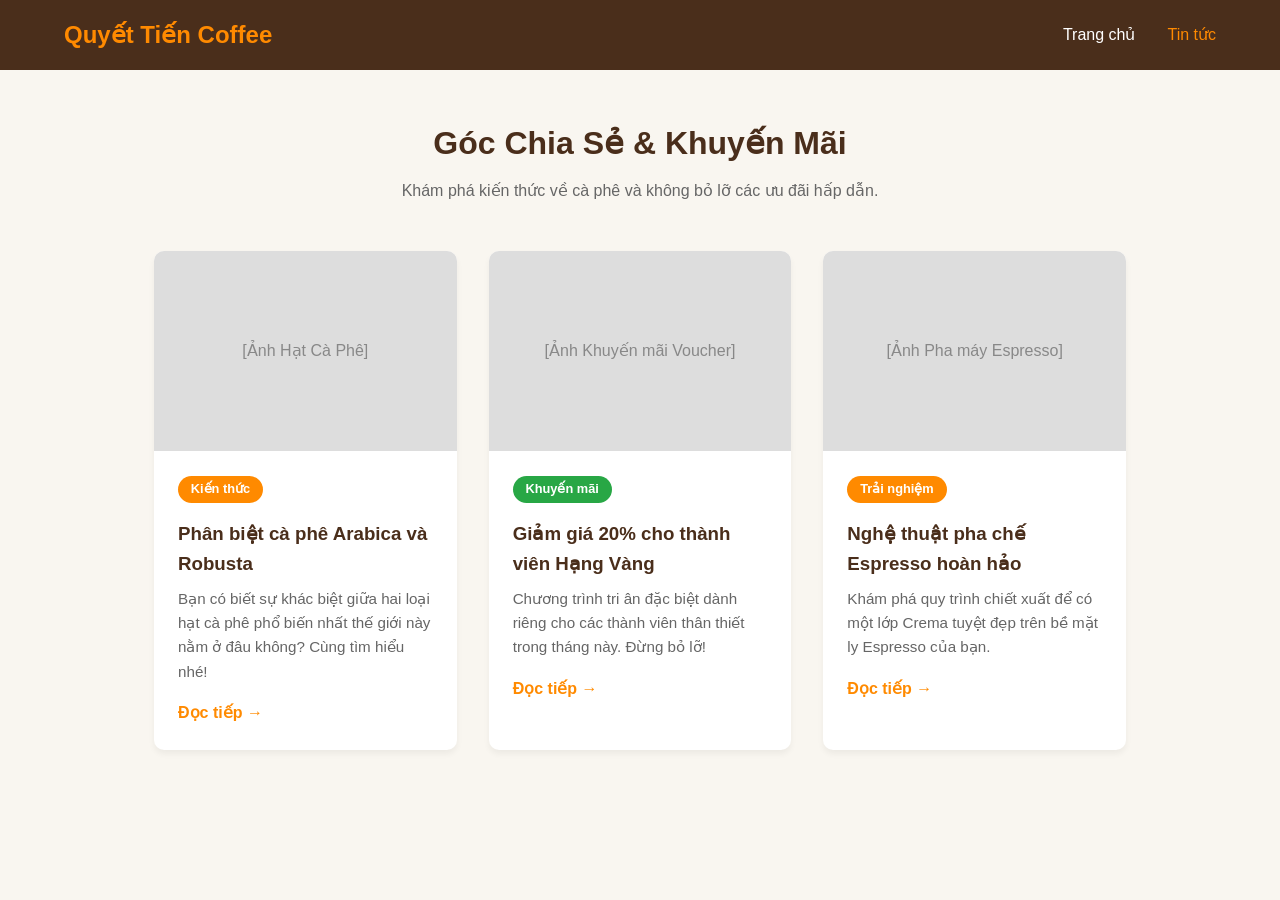
==== pages/auth/blog.html @ 70d86123 "Cập nhật code giao diện cho luồng Thành viên (Tiến)" ====
<!DOCTYPE html>
<html lang="vi">
<head>
    <meta charset="UTF-8">
    <meta name="viewport" content="width=device-width, initial-scale=1.0">
    <title>Blog & Tin tức | Quyết Tiến Coffee</title>
    <link rel="stylesheet" href="../../assets/css/style.css">
    <style>
        .blog-header {
            text-align: center;
            padding: 3rem 5%;
        }
        .blog-grid {
            display: grid;
            grid-template-columns: repeat(auto-fit, minmax(300px, 1fr));
            gap: 2rem;
            max-width: 1100px;
            margin: 0 auto 3rem;
            padding: 0 5%;
        }
        .blog-card {
            background: #fff;
            border-radius: 10px;
            overflow: hidden;
            box-shadow: 0 4px 6px rgba(0,0,0,0.05);
            transition: transform 0.3s;
        }
        .blog-card:hover {
            transform: translateY(-5px);
        }
        .blog-img {
            height: 200px;
            background: #ddd;
            display: flex;
            align-items: center;
            justify-content: center;
            color: #888;
        }
        .blog-content {
            padding: 1.5rem;
        }
        .blog-tag {
            background: var(--accent-color);
            color: #fff;
            padding: 0.2rem 0.8rem;
            border-radius: 20px;
            font-size: 0.8rem;
            font-weight: bold;
            display: inline-block;
            margin-bottom: 1rem;
        }
    </style>
</head>
<body>

    <header>
        <div class="logo">Quyết Tiến Coffee</div>
        <nav>
            <ul class="nav-links">
                <li><a href="../../index.html">Trang chủ</a></li>
                <li><a href="#" style="color: var(--accent-color);">Tin tức</a></li>
            </ul>
        </nav>
    </header>

    <div class="blog-header">
        <h1 style="color: var(--primary-color);">Góc Chia Sẻ & Khuyến Mãi</h1>
        <p style="color: #666; margin-top: 0.5rem;">Khám phá kiến thức về cà phê và không bỏ lỡ các ưu đãi hấp dẫn.</p>
    </div>

    <main class="blog-grid">
        <!-- Bài viết 1 -->
        <article class="blog-card">
            <div class="blog-img">[Ảnh Hạt Cà Phê]</div>
            <div class="blog-content">
                <span class="blog-tag">Kiến thức</span>
                <h3 style="color: var(--primary-color); margin-bottom: 0.5rem;">Phân biệt cà phê Arabica và Robusta</h3>
                <p style="color: #666; font-size: 0.95rem; margin-bottom: 1rem;">Bạn có biết sự khác biệt giữa hai loại hạt cà phê phổ biến nhất thế giới này nằm ở đâu không? Cùng tìm hiểu nhé!</p>
                <a href="#" style="color: var(--accent-color); font-weight: bold;">Đọc tiếp &rarr;</a>
            </div>
        </article>

        <!-- Bài viết 2 -->
        <article class="blog-card">
            <div class="blog-img">[Ảnh Khuyến mãi Voucher]</div>
            <div class="blog-content">
                <span class="blog-tag" style="background: #28a745;">Khuyến mãi</span>
                <h3 style="color: var(--primary-color); margin-bottom: 0.5rem;">Giảm giá 20% cho thành viên Hạng Vàng</h3>
                <p style="color: #666; font-size: 0.95rem; margin-bottom: 1rem;">Chương trình tri ân đặc biệt dành riêng cho các thành viên thân thiết trong tháng này. Đừng bỏ lỡ!</p>
                <a href="#" style="color: var(--accent-color); font-weight: bold;">Đọc tiếp &rarr;</a>
            </div>
        </article>

        <!-- Bài viết 3 -->
        <article class="blog-card">
            <div class="blog-img">[Ảnh Pha máy Espresso]</div>
            <div class="blog-content">
                <span class="blog-tag">Trải nghiệm</span>
                <h3 style="color: var(--primary-color); margin-bottom: 0.5rem;">Nghệ thuật pha chế Espresso hoàn hảo</h3>
                <p style="color: #666; font-size: 0.95rem; margin-bottom: 1rem;">Khám phá quy trình chiết xuất để có một lớp Crema tuyệt đẹp trên bề mặt ly Espresso của bạn.</p>
                <a href="#" style="color: var(--accent-color); font-weight: bold;">Đọc tiếp &rarr;</a>
            </div>
        </article>
    </main>

</body>
</html>
---- assets/css/style.css ----
/* =========================================
   DESIGN SYSTEM & VARIABLES
   ========================================= */
:root {
  /* Tỷ lệ 60-30-10 */
  --bg-color: #F9F6F0;       /* 60% Nền trắng ngà/be */
  --primary-color: #4A2E1B;  /* 30% Nâu cà phê */
  --accent-color: #FF8A00;   /* 10% Cam điểm nhấn */
  
  --text-dark: #333333;
  --text-light: #FFFFFF;
  --font-main: 'Segoe UI', Tahoma, Geneva, Verdana, sans-serif;
}

/* =========================================
   RESET & BASE STYLES
   ========================================= */
* {
  margin: 0;
  padding: 0;
  box-sizing: border-box;
}

body {
  font-family: var(--font-main);
  background-color: var(--bg-color);
  color: var(--text-dark);
  line-height: 1.6;
}

a {
  text-decoration: none;
  color: inherit;
}

/* =========================================
   HEADER & NAVBAR (MOBILE RESPONSIVE)
   ========================================= */
header {
  background-color: var(--primary-color);
  color: var(--text-light);
  padding: 1rem 5%;
  display: flex;
  justify-content: space-between;
  align-items: center;
  position: sticky;
  top: 0;
  z-index: 1000;
}

.logo {
  font-size: 1.5rem;
  font-weight: bold;
  color: var(--accent-color);
}

.nav-links {
  display: flex;
  list-style: none;
  gap: 2rem;
}

.nav-links a:hover {
  color: var(--accent-color);
  transition: color 0.3s ease;
}

/* Hamburger Menu Icon */
.menu-toggle {
  display: none;
  flex-direction: column;
  cursor: pointer;
  gap: 5px;
}

.menu-toggle span {
  width: 25px;
  height: 3px;
  background-color: var(--text-light);
  transition: 0.3s;
}

/* =========================================
   BUTTONS & CARDS
   ========================================= */
.btn-primary {
  background-color: var(--accent-color);
  color: var(--text-light);
  padding: 0.5rem 1.5rem;
  border: none;
  border-radius: 5px;
  cursor: pointer;
  font-weight: bold;
  transition: transform 0.2s, background-color 0.2s;
}

.btn-primary:hover {
  background-color: #e07900;
  transform: scale(1.05);
}

.product-grid {
  display: grid;
  grid-template-columns: repeat(auto-fit, minmax(250px, 1fr));
  gap: 2rem;
  padding: 2rem 5%;
}

.product-card {
  background: #fff;
  border-radius: 10px;
  padding: 1rem;
  box-shadow: 0 4px 6px rgba(0,0,0,0.05);
  text-align: center;
  transition: transform 0.3s;
}

.product-card:hover {
  transform: translateY(-5px);
}

/* =========================================
   MOBILE RESPONSIVE (MAX-WIDTH: 768PX)
   ========================================= */
@media (max-width: 768px) {
  .nav-links {
    display: none; /* Ẩn menu ngang trên mobile */
    flex-direction: column;
    position: absolute;
    top: 100%;
    left: 0;
    width: 100%;
    background-color: var(--primary-color);
    padding: 1rem 0;
    text-align: center;
  }

  .nav-links.active {
    display: flex; /* Hiện menu khi bấm hamburger */
  }

  .menu-toggle {
    display: flex;
  }
}
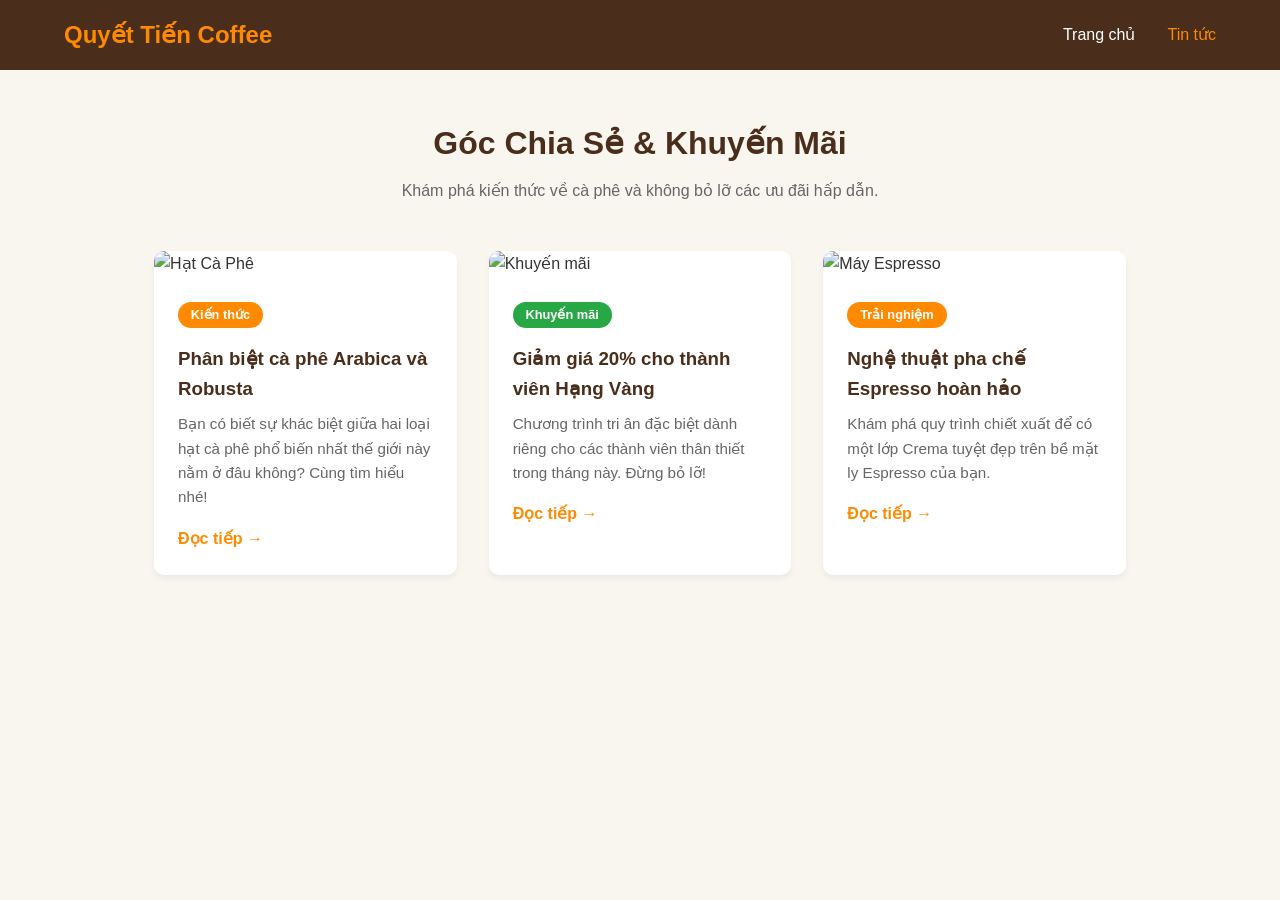
==== commit 87a4dee2: "Cập nhật hình ảnh thực tế cho toàn bộ giao diện" ====
--- a/pages/auth/blog.html
+++ b/pages/auth/blog.html
@@ -6,49 +6,13 @@
     <title>Blog & Tin tức | Quyết Tiến Coffee</title>
     <link rel="stylesheet" href="../../assets/css/style.css">
     <style>
-        .blog-header {
-            text-align: center;
-            padding: 3rem 5%;
-        }
-        .blog-grid {
-            display: grid;
-            grid-template-columns: repeat(auto-fit, minmax(300px, 1fr));
-            gap: 2rem;
-            max-width: 1100px;
-            margin: 0 auto 3rem;
-            padding: 0 5%;
-        }
-        .blog-card {
-            background: #fff;
-            border-radius: 10px;
-            overflow: hidden;
-            box-shadow: 0 4px 6px rgba(0,0,0,0.05);
-            transition: transform 0.3s;
-        }
-        .blog-card:hover {
-            transform: translateY(-5px);
-        }
-        .blog-img {
-            height: 200px;
-            background: #ddd;
-            display: flex;
-            align-items: center;
-            justify-content: center;
-            color: #888;
-        }
-        .blog-content {
-            padding: 1.5rem;
-        }
-        .blog-tag {
-            background: var(--accent-color);
-            color: #fff;
-            padding: 0.2rem 0.8rem;
-            border-radius: 20px;
-            font-size: 0.8rem;
-            font-weight: bold;
-            display: inline-block;
-            margin-bottom: 1rem;
-        }
+        .blog-header { text-align: center; padding: 3rem 5%; }
+        .blog-grid { display: grid; grid-template-columns: repeat(auto-fit, minmax(300px, 1fr)); gap: 2rem; max-width: 1100px; margin: 0 auto 3rem; padding: 0 5%; }
+        .blog-card { background: #fff; border-radius: 10px; overflow: hidden; box-shadow: 0 4px 6px rgba(0,0,0,0.05); transition: transform 0.3s; }
+        .blog-card:hover { transform: translateY(-5px); }
+        .blog-img { width: 100%; height: 200px; object-fit: cover; }
+        .blog-content { padding: 1.5rem; }
+        .blog-tag { background: var(--accent-color); color: #fff; padding: 0.2rem 0.8rem; border-radius: 20px; font-size: 0.8rem; font-weight: bold; display: inline-block; margin-bottom: 1rem; }
     </style>
 </head>
 <body>
@@ -69,9 +33,8 @@
     </div>
 
     <main class="blog-grid">
-        <!-- Bài viết 1 -->
         <article class="blog-card">
-            <div class="blog-img">[Ảnh Hạt Cà Phê]</div>
+            <img src="https://images.unsplash.com/photo-1559525839-b184a4d698c7?auto=format&fit=crop&w=600&q=80" alt="Hạt Cà Phê" class="blog-img">
             <div class="blog-content">
                 <span class="blog-tag">Kiến thức</span>
                 <h3 style="color: var(--primary-color); margin-bottom: 0.5rem;">Phân biệt cà phê Arabica và Robusta</h3>
@@ -80,9 +43,8 @@
             </div>
         </article>
 
-        <!-- Bài viết 2 -->
         <article class="blog-card">
-            <div class="blog-img">[Ảnh Khuyến mãi Voucher]</div>
+            <img src="https://images.unsplash.com/photo-1607083206869-4c7672e72a8a?auto=format&fit=crop&w=600&q=80" alt="Khuyến mãi" class="blog-img">
             <div class="blog-content">
                 <span class="blog-tag" style="background: #28a745;">Khuyến mãi</span>
                 <h3 style="color: var(--primary-color); margin-bottom: 0.5rem;">Giảm giá 20% cho thành viên Hạng Vàng</h3>
@@ -91,9 +53,8 @@
             </div>
         </article>
 
-        <!-- Bài viết 3 -->
         <article class="blog-card">
-            <div class="blog-img">[Ảnh Pha máy Espresso]</div>
+            <img src="https://images.unsplash.com/photo-1610889556528-9a770e32642f?auto=format&fit=crop&w=600&q=80" alt="Máy Espresso" class="blog-img">
             <div class="blog-content">
                 <span class="blog-tag">Trải nghiệm</span>
                 <h3 style="color: var(--primary-color); margin-bottom: 0.5rem;">Nghệ thuật pha chế Espresso hoàn hảo</h3>
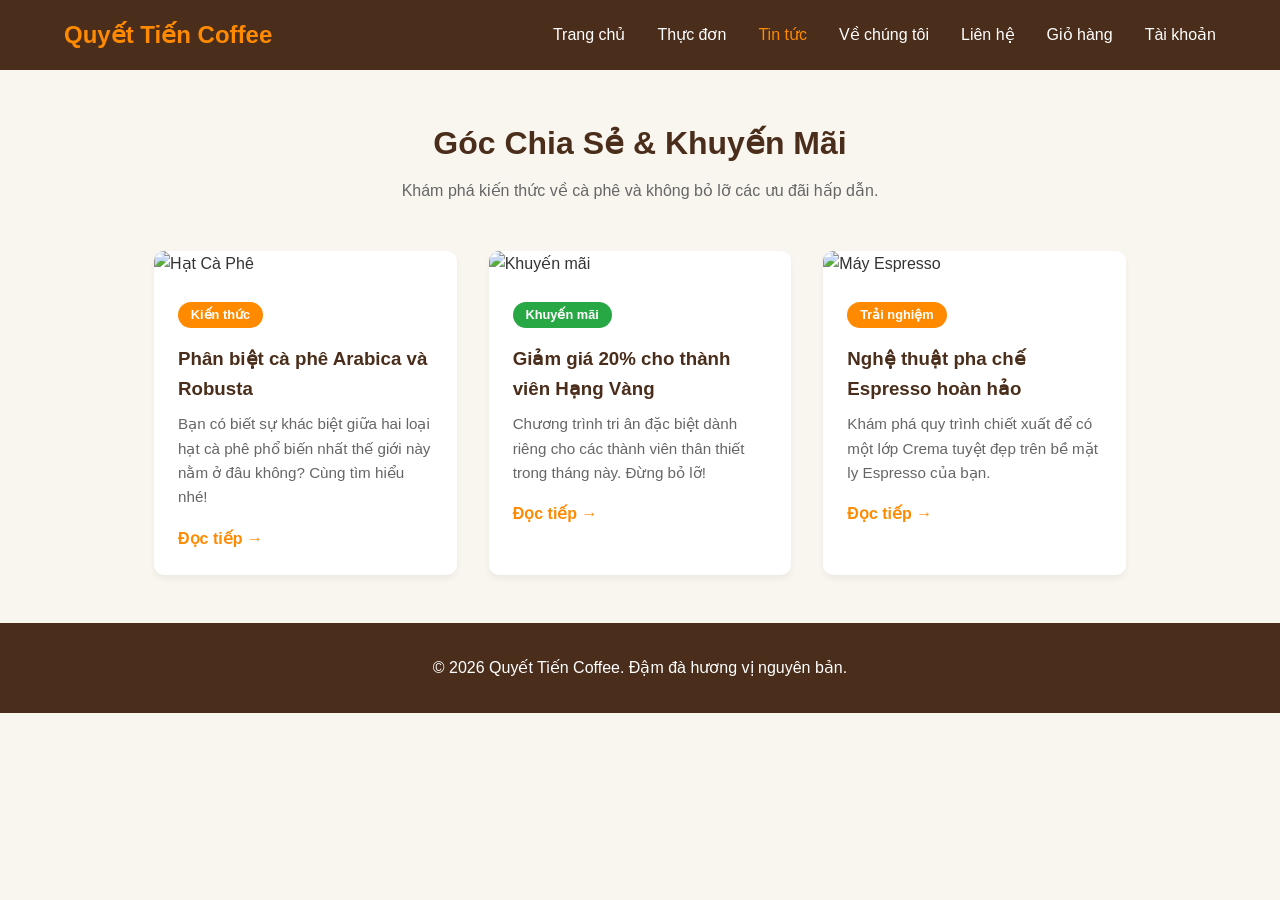
==== commit 136515c2: "Hoàn thiện đồng bộ UI, Header, Footer và Form cho toàn bộ trang" ====
--- a/pages/auth/blog.html
+++ b/pages/auth/blog.html
@@ -18,13 +18,19 @@
 <body>
 
     <header>
-        <div class="logo">Quyết Tiến Coffee</div>
+        <div class="logo"><a href="../../index.html" style="text-decoration: none; color: inherit;">Quyết Tiến Coffee</a></div>
         <nav>
             <ul class="nav-links">
                 <li><a href="../../index.html">Trang chủ</a></li>
-                <li><a href="#" style="color: var(--accent-color);">Tin tức</a></li>
+                <li><a href="../info/menu.html">Thực đơn</a></li>
+                <li><a href="blog.html" style="color: var(--accent-color);">Tin tức</a></li>
+                <li><a href="../info/about.html">Về chúng tôi</a></li>
+                <li><a href="../info/contact.html">Liên hệ</a></li>
+                <li><a href="../shop/cart.html">Giỏ hàng</a></li>
+                <li><a href="login.html">Tài khoản</a></li>
             </ul>
         </nav>
+        <div class="menu-toggle"><span></span><span></span><span></span></div>
     </header>
 
     <div class="blog-header">
@@ -64,5 +70,9 @@
         </article>
     </main>
 
+    <footer style="background-color: var(--primary-color); color: var(--text-light); text-align: center; padding: 2rem 5%; margin-top: 3rem;">
+        <p>&copy; 2026 Quyết Tiến Coffee. Đậm đà hương vị nguyên bản.</p>
+    </footer>
+    <script src="../../assets/js/main.js"></script>
 </body>
 </html>
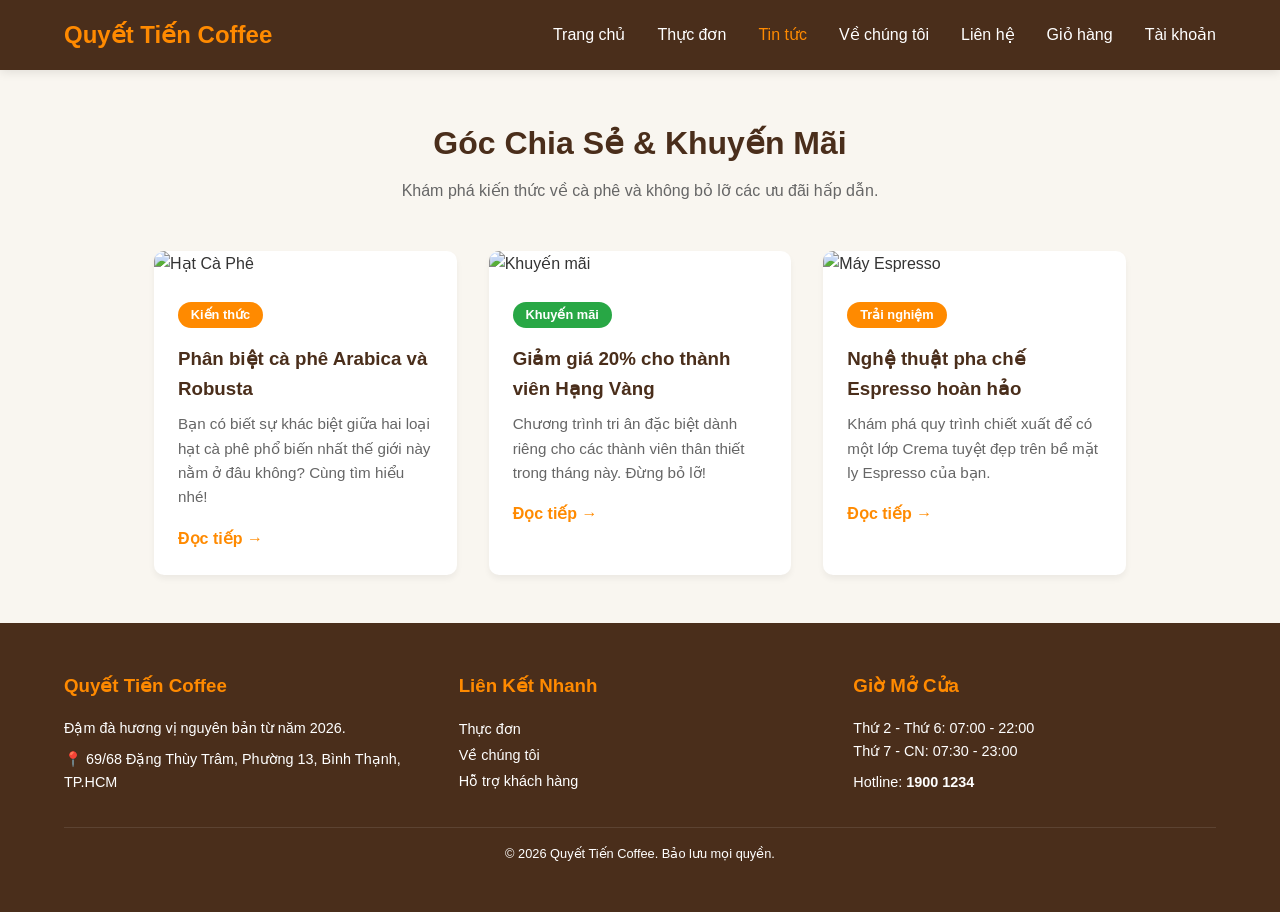
==== commit f1769edd: "Fix QA/QC: Add Dynamic Product JS, Absolute Paths, Design System CSS" ====
--- a/pages/auth/blog.html
+++ b/pages/auth/blog.html
@@ -4,7 +4,7 @@
     <meta charset="UTF-8">
     <meta name="viewport" content="width=device-width, initial-scale=1.0">
     <title>Blog & Tin tức | Quyết Tiến Coffee</title>
-    <link rel="stylesheet" href="../../assets/css/style.css">
+    <link rel="stylesheet" href="/assets/css/style.css">
     <style>
         .blog-header { text-align: center; padding: 3rem 5%; }
         .blog-grid { display: grid; grid-template-columns: repeat(auto-fit, minmax(300px, 1fr)); gap: 2rem; max-width: 1100px; margin: 0 auto 3rem; padding: 0 5%; }
@@ -18,16 +18,16 @@
 <body>
 
     <header>
-        <div class="logo"><a href="../../index.html" style="text-decoration: none; color: inherit;">Quyết Tiến Coffee</a></div>
+        <div class="logo"><a href="/index.html" style="text-decoration: none; color: inherit;">Quyết Tiến Coffee</a></div>
         <nav>
             <ul class="nav-links">
-                <li><a href="../../index.html">Trang chủ</a></li>
-                <li><a href="../info/menu.html">Thực đơn</a></li>
-                <li><a href="blog.html" style="color: var(--accent-color);">Tin tức</a></li>
-                <li><a href="../info/about.html">Về chúng tôi</a></li>
-                <li><a href="../info/contact.html">Liên hệ</a></li>
-                <li><a href="../shop/cart.html">Giỏ hàng</a></li>
-                <li><a href="login.html">Tài khoản</a></li>
+                <li><a href="/index.html">Trang chủ</a></li>
+                <li><a href="/pages/info/menu.html">Thực đơn</a></li>
+                <li><a href="/pages/auth/blog.html" style="color: var(--accent-color);">Tin tức</a></li>
+                <li><a href="/pages/info/about.html">Về chúng tôi</a></li>
+                <li><a href="/pages/info/contact.html">Liên hệ</a></li>
+                <li><a href="/pages/shop/cart.html">Giỏ hàng</a></li>
+                <li><a href="/pages/auth/login.html">Tài khoản</a></li>
             </ul>
         </nav>
         <div class="menu-toggle"><span></span><span></span><span></span></div>
@@ -45,7 +45,7 @@
                 <span class="blog-tag">Kiến thức</span>
                 <h3 style="color: var(--primary-color); margin-bottom: 0.5rem;">Phân biệt cà phê Arabica và Robusta</h3>
                 <p style="color: #666; font-size: 0.95rem; margin-bottom: 1rem;">Bạn có biết sự khác biệt giữa hai loại hạt cà phê phổ biến nhất thế giới này nằm ở đâu không? Cùng tìm hiểu nhé!</p>
-                <a href="#" style="color: var(--accent-color); font-weight: bold;">Đọc tiếp &rarr;</a>
+                <a href="/pages/auth/blog.html" style="color: var(--accent-color); font-weight: bold;">Đọc tiếp &rarr;</a>
             </div>
         </article>
 
@@ -55,7 +55,7 @@
                 <span class="blog-tag" style="background: #28a745;">Khuyến mãi</span>
                 <h3 style="color: var(--primary-color); margin-bottom: 0.5rem;">Giảm giá 20% cho thành viên Hạng Vàng</h3>
                 <p style="color: #666; font-size: 0.95rem; margin-bottom: 1rem;">Chương trình tri ân đặc biệt dành riêng cho các thành viên thân thiết trong tháng này. Đừng bỏ lỡ!</p>
-                <a href="#" style="color: var(--accent-color); font-weight: bold;">Đọc tiếp &rarr;</a>
+                <a href="/pages/auth/blog.html" style="color: var(--accent-color); font-weight: bold;">Đọc tiếp &rarr;</a>
             </div>
         </article>
 
@@ -65,14 +65,37 @@
                 <span class="blog-tag">Trải nghiệm</span>
                 <h3 style="color: var(--primary-color); margin-bottom: 0.5rem;">Nghệ thuật pha chế Espresso hoàn hảo</h3>
                 <p style="color: #666; font-size: 0.95rem; margin-bottom: 1rem;">Khám phá quy trình chiết xuất để có một lớp Crema tuyệt đẹp trên bề mặt ly Espresso của bạn.</p>
-                <a href="#" style="color: var(--accent-color); font-weight: bold;">Đọc tiếp &rarr;</a>
+                <a href="/pages/auth/blog.html" style="color: var(--accent-color); font-weight: bold;">Đọc tiếp &rarr;</a>
             </div>
         </article>
     </main>
 
-    <footer style="background-color: var(--primary-color); color: var(--text-light); text-align: center; padding: 2rem 5%; margin-top: 3rem;">
-        <p>&copy; 2026 Quyết Tiến Coffee. Đậm đà hương vị nguyên bản.</p>
+    <footer style="background-color: var(--primary-color); color: var(--text-light); padding: 3rem 5%; margin-top: auto;">
+        <div style="display: flex; flex-wrap: wrap; justify-content: space-between; gap: 2rem; max-width: 1200px; margin: 0 auto;">
+            <div style="flex: 1; min-width: 250px;">
+                <h3 style="color: var(--accent-color); margin-bottom: 1rem;">Quyết Tiến Coffee</h3>
+                <p style="font-size: 0.9rem; margin-bottom: 0.5rem;">Đậm đà hương vị nguyên bản từ năm 2026.</p>
+                <p style="font-size: 0.9rem;">📍 69/68 Đặng Thùy Trâm, Phường 13, Bình Thạnh, TP.HCM</p>
+            </div>
+            <div style="flex: 1; min-width: 250px;">
+                <h3 style="color: var(--accent-color); margin-bottom: 1rem;">Liên Kết Nhanh</h3>
+                <ul style="list-style: none; font-size: 0.9rem; line-height: 1.8;">
+                    <li><a href="/pages/info/menu.html">Thực đơn</a></li>
+                    <li><a href="/pages/info/about.html">Về chúng tôi</a></li>
+                    <li><a href="/pages/info/contact.html">Hỗ trợ khách hàng</a></li>
+                </ul>
+            </div>
+            <div style="flex: 1; min-width: 250px;">
+                <h3 style="color: var(--accent-color); margin-bottom: 1rem;">Giờ Mở Cửa</h3>
+                <p style="font-size: 0.9rem;">Thứ 2 - Thứ 6: 07:00 - 22:00</p>
+                <p style="font-size: 0.9rem;">Thứ 7 - CN: 07:30 - 23:00</p>
+                <p style="font-size: 0.9rem; margin-top: 0.5rem;">Hotline: <strong>1900 1234</strong></p>
+            </div>
+        </div>
+        <div style="text-align: center; margin-top: 2rem; padding-top: 1rem; border-top: 1px solid rgba(255,255,255,0.1); font-size: 0.8rem;">
+            &copy; 2026 Quyết Tiến Coffee. Bảo lưu mọi quyền.
+        </div>
     </footer>
-    <script src="../../assets/js/main.js"></script>
+    <script src="/assets/js/main.js"></script>
 </body>
 </html>
--- a/assets/css/style.css
+++ b/assets/css/style.css
@@ -26,6 +26,9 @@
   background-color: var(--bg-color);
   color: var(--text-dark);
   line-height: 1.6;
+  display: flex;
+  flex-direction: column;
+  min-height: 100vh;
 }
 
 a {
@@ -34,7 +37,7 @@
 }
 
 /* =========================================
-   HEADER & NAVBAR (MOBILE RESPONSIVE)
+   HEADER & NAVBAR
    ========================================= */
 header {
   background-color: var(--primary-color);
@@ -46,6 +49,7 @@
   position: sticky;
   top: 0;
   z-index: 1000;
+  box-shadow: 0 2px 10px rgba(0,0,0,0.1);
 }
 
 .logo {
@@ -60,9 +64,13 @@
   gap: 2rem;
 }
 
+.nav-links a {
+  transition: color 0.3s ease;
+  font-weight: 500;
+}
+
 .nav-links a:hover {
   color: var(--accent-color);
-  transition: color 0.3s ease;
 }
 
 /* Hamburger Menu Icon */
@@ -91,6 +99,7 @@
   border-radius: 5px;
   cursor: pointer;
   font-weight: bold;
+  display: inline-block;
   transition: transform 0.2s, background-color 0.2s;
 }
 
@@ -104,6 +113,8 @@
   grid-template-columns: repeat(auto-fit, minmax(250px, 1fr));
   gap: 2rem;
   padding: 2rem 5%;
+  max-width: 1200px;
+  margin: 0 auto;
 }
 
 .product-card {
@@ -117,6 +128,7 @@
 
 .product-card:hover {
   transform: translateY(-5px);
+  box-shadow: 0 8px 15px rgba(0,0,0,0.1);
 }
 
 /* =========================================
@@ -124,7 +136,7 @@
    ========================================= */
 @media (max-width: 768px) {
   .nav-links {
-    display: none; /* Ẩn menu ngang trên mobile */
+    display: none;
     flex-direction: column;
     position: absolute;
     top: 100%;
@@ -133,10 +145,15 @@
     background-color: var(--primary-color);
     padding: 1rem 0;
     text-align: center;
+    box-shadow: 0 4px 6px rgba(0,0,0,0.1);
   }
 
   .nav-links.active {
-    display: flex; /* Hiện menu khi bấm hamburger */
+    display: flex;
+  }
+
+  .nav-links li {
+    margin: 1rem 0;
   }
 
   .menu-toggle {
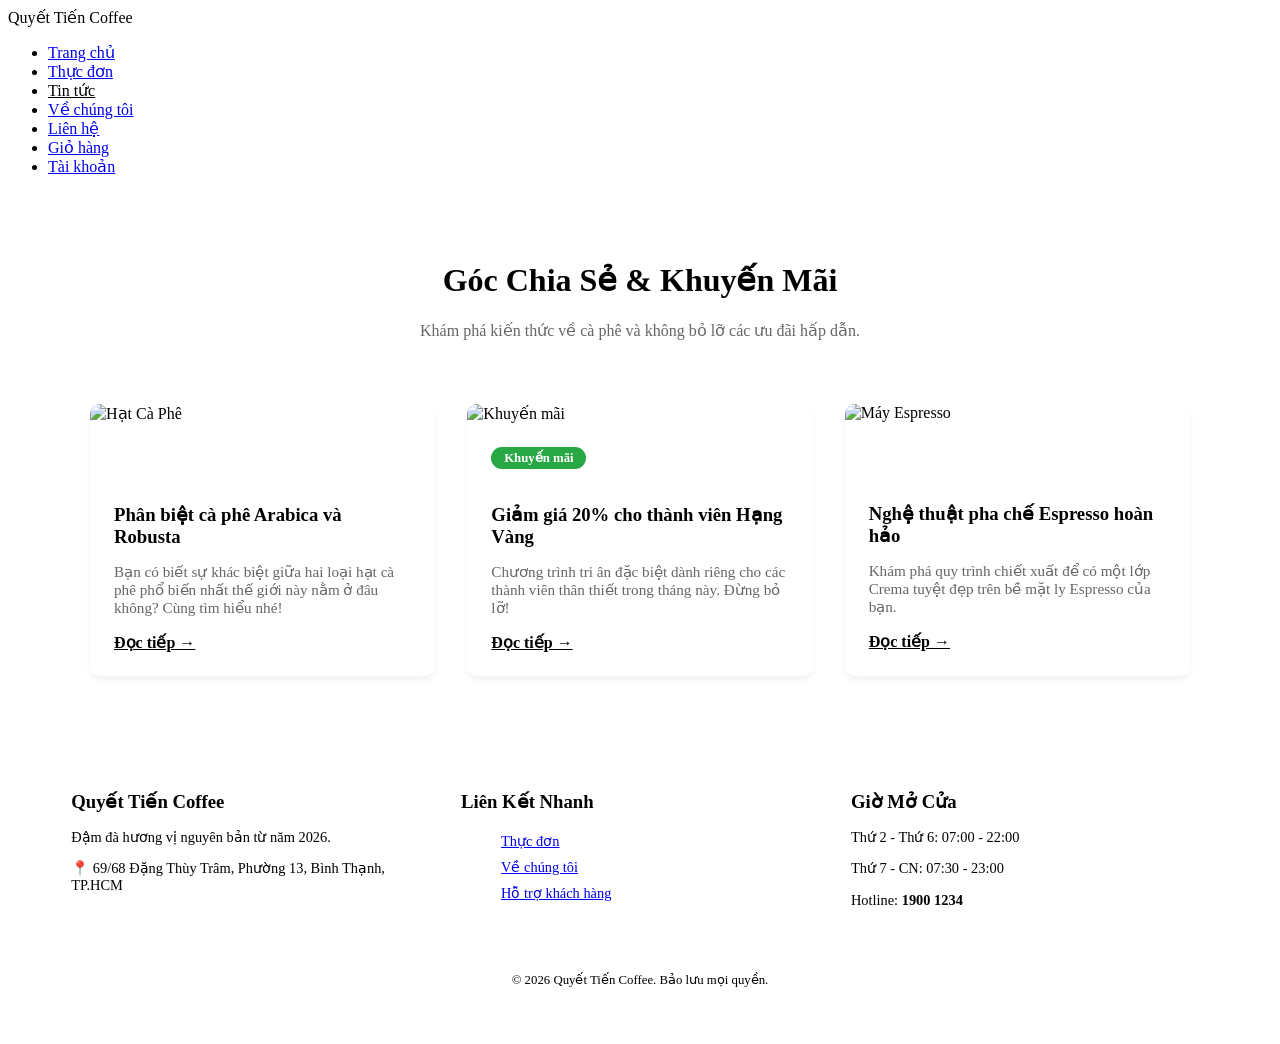
==== commit a0e1b6db: "Hoàn thiện 100% UI và chức năng Giỏ hàng (LocalStorage)" ====
--- a/pages/auth/blog.html
+++ b/pages/auth/blog.html
@@ -26,7 +26,7 @@
                 <li><a href="/pages/auth/blog.html" style="color: var(--accent-color);">Tin tức</a></li>
                 <li><a href="/pages/info/about.html">Về chúng tôi</a></li>
                 <li><a href="/pages/info/contact.html">Liên hệ</a></li>
-                <li><a href="/pages/shop/cart.html">Giỏ hàng</a></li>
+                <li><a href="/pages/shop/cart.html">Giỏ hàng <span class="cart-badge">0</span></a></li>
                 <li><a href="/pages/auth/login.html">Tài khoản</a></li>
             </ul>
         </nav>
@@ -45,7 +45,7 @@
                 <span class="blog-tag">Kiến thức</span>
                 <h3 style="color: var(--primary-color); margin-bottom: 0.5rem;">Phân biệt cà phê Arabica và Robusta</h3>
                 <p style="color: #666; font-size: 0.95rem; margin-bottom: 1rem;">Bạn có biết sự khác biệt giữa hai loại hạt cà phê phổ biến nhất thế giới này nằm ở đâu không? Cùng tìm hiểu nhé!</p>
-                <a href="/pages/auth/blog.html" style="color: var(--accent-color); font-weight: bold;">Đọc tiếp &rarr;</a>
+                <a href="/pages/auth/blog.html" style="color: var(--accent-color); font-weight: bold;">Đọc tiếp →</a>
             </div>
         </article>
 
@@ -55,7 +55,7 @@
                 <span class="blog-tag" style="background: #28a745;">Khuyến mãi</span>
                 <h3 style="color: var(--primary-color); margin-bottom: 0.5rem;">Giảm giá 20% cho thành viên Hạng Vàng</h3>
                 <p style="color: #666; font-size: 0.95rem; margin-bottom: 1rem;">Chương trình tri ân đặc biệt dành riêng cho các thành viên thân thiết trong tháng này. Đừng bỏ lỡ!</p>
-                <a href="/pages/auth/blog.html" style="color: var(--accent-color); font-weight: bold;">Đọc tiếp &rarr;</a>
+                <a href="/pages/auth/blog.html" style="color: var(--accent-color); font-weight: bold;">Đọc tiếp →</a>
             </div>
         </article>
 
@@ -65,7 +65,7 @@
                 <span class="blog-tag">Trải nghiệm</span>
                 <h3 style="color: var(--primary-color); margin-bottom: 0.5rem;">Nghệ thuật pha chế Espresso hoàn hảo</h3>
                 <p style="color: #666; font-size: 0.95rem; margin-bottom: 1rem;">Khám phá quy trình chiết xuất để có một lớp Crema tuyệt đẹp trên bề mặt ly Espresso của bạn.</p>
-                <a href="/pages/auth/blog.html" style="color: var(--accent-color); font-weight: bold;">Đọc tiếp &rarr;</a>
+                <a href="/pages/auth/blog.html" style="color: var(--accent-color); font-weight: bold;">Đọc tiếp →</a>
             </div>
         </article>
     </main>
@@ -93,7 +93,7 @@
             </div>
         </div>
         <div style="text-align: center; margin-top: 2rem; padding-top: 1rem; border-top: 1px solid rgba(255,255,255,0.1); font-size: 0.8rem;">
-            &copy; 2026 Quyết Tiến Coffee. Bảo lưu mọi quyền.
+            © 2026 Quyết Tiến Coffee. Bảo lưu mọi quyền.
         </div>
     </footer>
     <script src="/assets/js/main.js"></script>
--- a/assets/css/style.css
+++ b/assets/css/style.css
@@ -1,162 +1,46 @@
-/* =========================================
-   DESIGN SYSTEM & VARIABLES
-   ========================================= */
-:root {
-  /* Tỷ lệ 60-30-10 */
-  --bg-color: #F9F6F0;       /* 60% Nền trắng ngà/be */
-  --primary-color: #4A2E1B;  /* 30% Nâu cà phê */
-  --accent-color: #FF8A00;   /* 10% Cam điểm nhấn */
-  
-  --text-dark: #333333;
-  --text-light: #FFFFFF;
-  --font-main: 'Segoe UI', Tahoma, Geneva, Verdana, sans-serif;
-}
-
-/* =========================================
-   RESET & BASE STYLES
-   ========================================= */
-* {
-  margin: 0;
-  padding: 0;
-  box-sizing: border-box;
-}
-
-body {
-  font-family: var(--font-main);
-  background-color: var(--bg-color);
-  color: var(--text-dark);
-  line-height: 1.6;
-  display: flex;
-  flex-direction: column;
-  min-height: 100vh;
-}
-
-a {
-  text-decoration: none;
-  color: inherit;
-}
-
-/* =========================================
-   HEADER & NAVBAR
-   ========================================= */
-header {
-  background-color: var(--primary-color);
-  color: var(--text-light);
-  padding: 1rem 5%;
-  display: flex;
-  justify-content: space-between;
-  align-items: center;
-  position: sticky;
-  top: 0;
-  z-index: 1000;
-  box-shadow: 0 2px 10px rgba(0,0,0,0.1);
-}
-
-.logo {
-  font-size: 1.5rem;
-  font-weight: bold;
-  color: var(--accent-color);
-}
-
-.nav-links {
-  display: flex;
-  list-style: none;
-  gap: 2rem;
-}
-
-.nav-links a {
-  transition: color 0.3s ease;
-  font-weight: 500;
-}
-
-.nav-links a:hover {
-  color: var(--accent-color);
-}
-
-/* Hamburger Menu Icon */
-.menu-toggle {
-  display: none;
-  flex-direction: column;
-  cursor: pointer;
-  gap: 5px;
-}
-
-.menu-toggle span {
-  width: 25px;
-  height: 3px;
-  background-color: var(--text-light);
-  transition: 0.3s;
-}
-
-/* =========================================
-   BUTTONS & CARDS
-   ========================================= */
-.btn-primary {
-  background-color: var(--accent-color);
-  color: var(--text-light);
-  padding: 0.5rem 1.5rem;
-  border: none;
-  border-radius: 5px;
-  cursor: pointer;
-  font-weight: bold;
-  display: inline-block;
-  transition: transform 0.2s, background-color 0.2s;
-}
-
-.btn-primary:hover {
-  background-color: #e07900;
-  transform: scale(1.05);
-}
-
-.product-grid {
-  display: grid;
-  grid-template-columns: repeat(auto-fit, minmax(250px, 1fr));
-  gap: 2rem;
-  padding: 2rem 5%;
-  max-width: 1200px;
-  margin: 0 auto;
-}
-
-.product-card {
-  background: #fff;
-  border-radius: 10px;
-  padding: 1rem;
-  box-shadow: 0 4px 6px rgba(0,0,0,0.05);
-  text-align: center;
-  transition: transform 0.3s;
-}
-
-.product-card:hover {
-  transform: translateY(-5px);
-  box-shadow: 0 8px 15px rgba(0,0,0,0.1);
-}
-
-/* =========================================
-   MOBILE RESPONSIVE (MAX-WIDTH: 768PX)
-   ========================================= */
-@media (max-width: 768px) {
+/* SỬA LỖI NAVBAR BỊ DỒN (Responsive từ 1024px thay vì 768px) */
+@media (max-width: 1024px) {
   .nav-links {
     display: none;
     flex-direction: column;
     position: absolute;
-    top: 100%;
-    left: 0;
-    width: 100%;
+    top: 100%; left: 0; width: 100%;
     background-color: var(--primary-color);
-    padding: 1rem 0;
-    text-align: center;
-    box-shadow: 0 4px 6px rgba(0,0,0,0.1);
+    padding: 1rem 0; text-align: center;
   }
+  .nav-links.active { display: flex; }
+  .menu-toggle { display: flex; }
+}
 
-  .nav-links.active {
-    display: flex;
-  }
+/* BADGE SỐ LƯỢNG TRÊN GIỎ HÀNG */
+.cart-badge {
+    background-color: red;
+    color: white;
+    border-radius: 50%;
+    padding: 2px 6px;
+    font-size: 0.75rem;
+    font-weight: bold;
+    margin-left: 5px;
+    display: none;
+}
 
-  .nav-links li {
-    margin: 1rem 0;
-  }
-
-  .menu-toggle {
-    display: flex;
-  }
+/* HIỆU ỨNG TOAST NOTIFICATION THAY CHO ALERT */
+.toast-msg {
+    position: fixed;
+    bottom: 20px;
+    right: 20px;
+    background-color: #28a745;
+    color: white;
+    padding: 15px 25px;
+    border-radius: 5px;
+    box-shadow: 0 4px 10px rgba(0,0,0,0.2);
+    font-weight: bold;
+    transform: translateY(100px);
+    opacity: 0;
+    transition: all 0.3s cubic-bezier(0.68, -0.55, 0.265, 1.55);
+    z-index: 9999;
+}
+.toast-msg.show {
+    transform: translateY(0);
+    opacity: 1;
 }
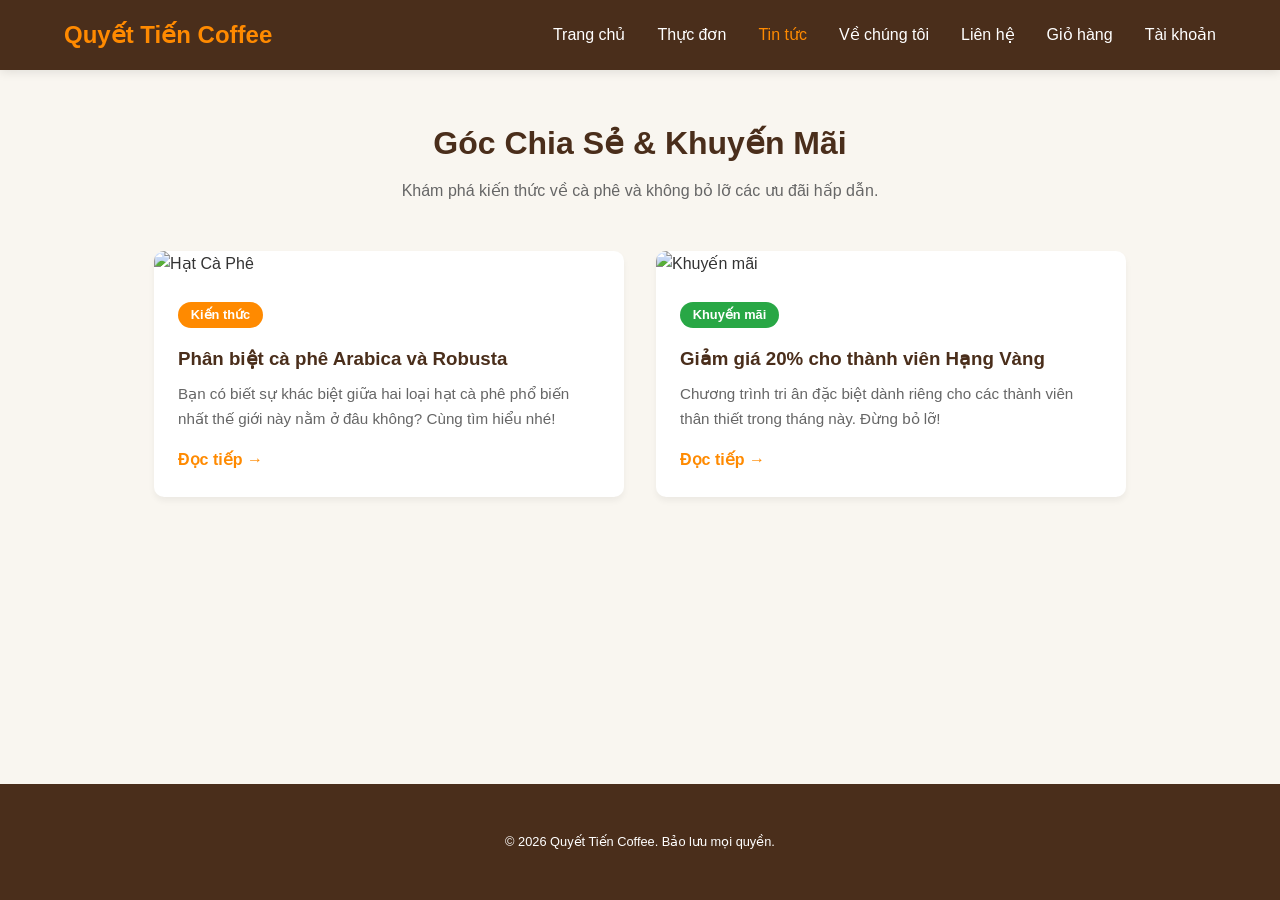
==== commit 1fb01ffe: "Fix CSS/JS relative paths & finalize LocalStorage logic" ====
--- a/pages/auth/blog.html
+++ b/pages/auth/blog.html
@@ -4,7 +4,7 @@
     <meta charset="UTF-8">
     <meta name="viewport" content="width=device-width, initial-scale=1.0">
     <title>Blog & Tin tức | Quyết Tiến Coffee</title>
-    <link rel="stylesheet" href="/assets/css/style.css">
+    <link rel="stylesheet" href="../../assets/css/style.css">
     <style>
         .blog-header { text-align: center; padding: 3rem 5%; }
         .blog-grid { display: grid; grid-template-columns: repeat(auto-fit, minmax(300px, 1fr)); gap: 2rem; max-width: 1100px; margin: 0 auto 3rem; padding: 0 5%; }
@@ -58,44 +58,12 @@
                 <a href="/pages/auth/blog.html" style="color: var(--accent-color); font-weight: bold;">Đọc tiếp →</a>
             </div>
         </article>
-
-        <article class="blog-card">
-            <img src="https://images.unsplash.com/photo-1610889556528-9a770e32642f?auto=format&fit=crop&w=600&q=80" alt="Máy Espresso" class="blog-img">
-            <div class="blog-content">
-                <span class="blog-tag">Trải nghiệm</span>
-                <h3 style="color: var(--primary-color); margin-bottom: 0.5rem;">Nghệ thuật pha chế Espresso hoàn hảo</h3>
-                <p style="color: #666; font-size: 0.95rem; margin-bottom: 1rem;">Khám phá quy trình chiết xuất để có một lớp Crema tuyệt đẹp trên bề mặt ly Espresso của bạn.</p>
-                <a href="/pages/auth/blog.html" style="color: var(--accent-color); font-weight: bold;">Đọc tiếp →</a>
-            </div>
-        </article>
     </main>
 
     <footer style="background-color: var(--primary-color); color: var(--text-light); padding: 3rem 5%; margin-top: auto;">
-        <div style="display: flex; flex-wrap: wrap; justify-content: space-between; gap: 2rem; max-width: 1200px; margin: 0 auto;">
-            <div style="flex: 1; min-width: 250px;">
-                <h3 style="color: var(--accent-color); margin-bottom: 1rem;">Quyết Tiến Coffee</h3>
-                <p style="font-size: 0.9rem; margin-bottom: 0.5rem;">Đậm đà hương vị nguyên bản từ năm 2026.</p>
-                <p style="font-size: 0.9rem;">📍 69/68 Đặng Thùy Trâm, Phường 13, Bình Thạnh, TP.HCM</p>
-            </div>
-            <div style="flex: 1; min-width: 250px;">
-                <h3 style="color: var(--accent-color); margin-bottom: 1rem;">Liên Kết Nhanh</h3>
-                <ul style="list-style: none; font-size: 0.9rem; line-height: 1.8;">
-                    <li><a href="/pages/info/menu.html">Thực đơn</a></li>
-                    <li><a href="/pages/info/about.html">Về chúng tôi</a></li>
-                    <li><a href="/pages/info/contact.html">Hỗ trợ khách hàng</a></li>
-                </ul>
-            </div>
-            <div style="flex: 1; min-width: 250px;">
-                <h3 style="color: var(--accent-color); margin-bottom: 1rem;">Giờ Mở Cửa</h3>
-                <p style="font-size: 0.9rem;">Thứ 2 - Thứ 6: 07:00 - 22:00</p>
-                <p style="font-size: 0.9rem;">Thứ 7 - CN: 07:30 - 23:00</p>
-                <p style="font-size: 0.9rem; margin-top: 0.5rem;">Hotline: <strong>1900 1234</strong></p>
-            </div>
-        </div>
-        <div style="text-align: center; margin-top: 2rem; padding-top: 1rem; border-top: 1px solid rgba(255,255,255,0.1); font-size: 0.8rem;">
-            © 2026 Quyết Tiến Coffee. Bảo lưu mọi quyền.
-        </div>
+        <div style="text-align: center; font-size: 0.8rem;">&copy; 2026 Quyết Tiến Coffee. Bảo lưu mọi quyền.</div>
     </footer>
-    <script src="/assets/js/main.js"></script>
+    
+    <script src="../../assets/js/main.js"></script>
 </body>
 </html>
--- a/assets/css/style.css
+++ b/assets/css/style.css
@@ -1,18 +1,139 @@
-/* SỬA LỖI NAVBAR BỊ DỒN (Responsive từ 1024px thay vì 768px) */
-@media (max-width: 1024px) {
-  .nav-links {
-    display: none;
-    flex-direction: column;
-    position: absolute;
-    top: 100%; left: 0; width: 100%;
-    background-color: var(--primary-color);
-    padding: 1rem 0; text-align: center;
-  }
-  .nav-links.active { display: flex; }
-  .menu-toggle { display: flex; }
+/* =========================================
+   DESIGN SYSTEM & VARIABLES
+   ========================================= */
+:root {
+  /* Tỷ lệ 60-30-10 */
+  --bg-color: #F9F6F0;       /* 60% Nền trắng ngà/be */
+  --primary-color: #4A2E1B;  /* 30% Nâu cà phê */
+  --accent-color: #FF8A00;   /* 10% Cam điểm nhấn */
+  
+  --text-dark: #333333;
+  --text-light: #FFFFFF;
+  --font-main: 'Segoe UI', Tahoma, Geneva, Verdana, sans-serif;
 }
 
-/* BADGE SỐ LƯỢNG TRÊN GIỎ HÀNG */
+/* =========================================
+   RESET & BASE STYLES
+   ========================================= */
+* {
+  margin: 0;
+  padding: 0;
+  box-sizing: border-box;
+}
+
+body {
+  font-family: var(--font-main);
+  background-color: var(--bg-color);
+  color: var(--text-dark);
+  line-height: 1.6;
+  display: flex;
+  flex-direction: column;
+  min-height: 100vh;
+}
+
+a {
+  text-decoration: none;
+  color: inherit;
+}
+
+/* =========================================
+   HEADER & NAVBAR
+   ========================================= */
+header {
+  background-color: var(--primary-color);
+  color: var(--text-light);
+  padding: 1rem 5%;
+  display: flex;
+  justify-content: space-between;
+  align-items: center;
+  position: sticky;
+  top: 0;
+  z-index: 1000;
+  box-shadow: 0 2px 10px rgba(0,0,0,0.1);
+}
+
+.logo {
+  font-size: 1.5rem;
+  font-weight: bold;
+  color: var(--accent-color);
+}
+
+.nav-links {
+  display: flex;
+  list-style: none;
+  gap: 2rem;
+}
+
+.nav-links a {
+  transition: color 0.3s ease;
+  font-weight: 500;
+}
+
+.nav-links a:hover {
+  color: var(--accent-color);
+}
+
+/* Hamburger Menu Icon */
+.menu-toggle {
+  display: none;
+  flex-direction: column;
+  cursor: pointer;
+  gap: 5px;
+}
+
+.menu-toggle span {
+  width: 25px;
+  height: 3px;
+  background-color: var(--text-light);
+  transition: 0.3s;
+}
+
+/* =========================================
+   BUTTONS & CARDS
+   ========================================= */
+.btn-primary {
+  background-color: var(--accent-color);
+  color: var(--text-light);
+  padding: 0.5rem 1.5rem;
+  border: none;
+  border-radius: 5px;
+  cursor: pointer;
+  font-weight: bold;
+  display: inline-block;
+  transition: transform 0.2s, background-color 0.2s;
+}
+
+.btn-primary:hover {
+  background-color: #e07900;
+  transform: scale(1.05);
+}
+
+.product-grid {
+  display: grid;
+  grid-template-columns: repeat(auto-fit, minmax(250px, 1fr));
+  gap: 2rem;
+  padding: 2rem 5%;
+  max-width: 1200px;
+  margin: 0 auto;
+}
+
+.product-card {
+  background: #fff;
+  border-radius: 10px;
+  padding: 1rem;
+  box-shadow: 0 4px 6px rgba(0,0,0,0.05);
+  text-align: center;
+  transition: transform 0.3s;
+}
+
+.product-card:hover {
+  transform: translateY(-5px);
+  box-shadow: 0 8px 15px rgba(0,0,0,0.1);
+}
+
+/* =========================================
+   UI ĐẶC BIỆT: BADGE & TOAST
+   ========================================= */
 .cart-badge {
     background-color: red;
     color: white;
@@ -24,7 +145,6 @@
     display: none;
 }
 
-/* HIỆU ỨNG TOAST NOTIFICATION THAY CHO ALERT */
 .toast-msg {
     position: fixed;
     bottom: 20px;
@@ -43,4 +163,23 @@
 .toast-msg.show {
     transform: translateY(0);
     opacity: 1;
+}
+
+/* =========================================
+   MOBILE RESPONSIVE (Break point 1024px)
+   ========================================= */
+@media (max-width: 1024px) {
+  .nav-links {
+    display: none;
+    flex-direction: column;
+    position: absolute;
+    top: 100%; left: 0; width: 100%;
+    background-color: var(--primary-color);
+    padding: 1rem 0; text-align: center;
+    box-shadow: 0 4px 6px rgba(0,0,0,0.1);
+  }
+
+  .nav-links.active { display: flex; }
+  .nav-links li { margin: 1rem 0; }
+  .menu-toggle { display: flex; }
 }
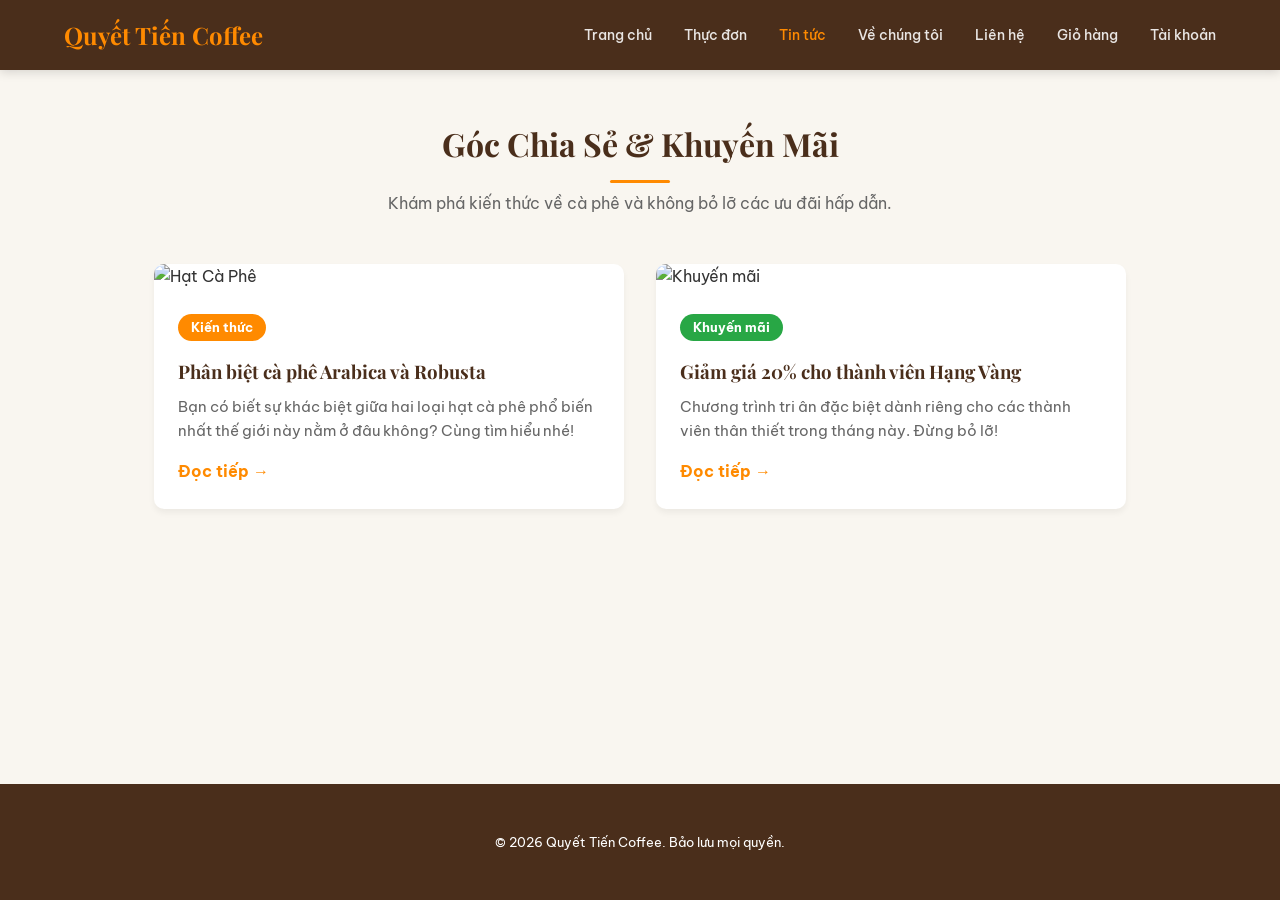
==== commit da58c831: "Final Release: Hoàn thiện 100% UI, LocalStorage, Auth Guard và Checkout" ====
--- a/pages/auth/blog.html
+++ b/pages/auth/blog.html
@@ -45,7 +45,7 @@
                 <span class="blog-tag">Kiến thức</span>
                 <h3 style="color: var(--primary-color); margin-bottom: 0.5rem;">Phân biệt cà phê Arabica và Robusta</h3>
                 <p style="color: #666; font-size: 0.95rem; margin-bottom: 1rem;">Bạn có biết sự khác biệt giữa hai loại hạt cà phê phổ biến nhất thế giới này nằm ở đâu không? Cùng tìm hiểu nhé!</p>
-                <a href="/pages/auth/blog.html" style="color: var(--accent-color); font-weight: bold;">Đọc tiếp →</a>
+                <a href="/pages/auth/blog-detail.html?id=1" style="color: var(--accent-color); font-weight: bold;">Đọc tiếp →</a>
             </div>
         </article>
 
@@ -55,7 +55,7 @@
                 <span class="blog-tag" style="background: #28a745;">Khuyến mãi</span>
                 <h3 style="color: var(--primary-color); margin-bottom: 0.5rem;">Giảm giá 20% cho thành viên Hạng Vàng</h3>
                 <p style="color: #666; font-size: 0.95rem; margin-bottom: 1rem;">Chương trình tri ân đặc biệt dành riêng cho các thành viên thân thiết trong tháng này. Đừng bỏ lỡ!</p>
-                <a href="/pages/auth/blog.html" style="color: var(--accent-color); font-weight: bold;">Đọc tiếp →</a>
+                <a href="/pages/auth/blog-detail.html?id=2" style="color: var(--accent-color); font-weight: bold;">Đọc tiếp →</a>
             </div>
         </article>
     </main>
--- a/assets/css/style.css
+++ b/assets/css/style.css
@@ -1,3 +1,8 @@
+/* =========================================
+   FONTS
+   ========================================= */
+@import url('https://fonts.googleapis.com/css2?family=Be+Vietnam+Pro:ital,wght@0,300;0,400;0,500;0,600;0,700;0,800;0,900;1,400&family=Playfair+Display:wght@600;700;800&display=swap');
+
 /* =========================================
    DESIGN SYSTEM & VARIABLES
    ========================================= */
@@ -6,10 +11,22 @@
   --bg-color: #F9F6F0;       /* 60% Nền trắng ngà/be */
   --primary-color: #4A2E1B;  /* 30% Nâu cà phê */
   --accent-color: #FF8A00;   /* 10% Cam điểm nhấn */
-  
+
+  --primary-dark: #3A2010;
+  --primary-light: #6B4226;
+  --accent-dark: #E07A00;
+  --accent-light: #FFA333;
+
   --text-dark: #333333;
+  --text-muted: #9A8070;
   --text-light: #FFFFFF;
-  --font-main: 'Segoe UI', Tahoma, Geneva, Verdana, sans-serif;
+  --border-color: #DDD5C8;
+
+  --font-main: 'Be Vietnam Pro', 'Segoe UI', Tahoma, Geneva, Verdana, sans-serif;
+  --font-display: 'Playfair Display', serif;
+
+  --card-shadow: 0 2px 16px rgba(74, 46, 27, 0.10);
+  --card-shadow-hover: 0 10px 28px rgba(74, 46, 27, 0.16);
 }
 
 /* =========================================
@@ -20,6 +37,8 @@
   padding: 0;
   box-sizing: border-box;
 }
+
+html { scroll-behavior: smooth; }
 
 body {
   font-family: var(--font-main);
@@ -29,12 +48,22 @@
   display: flex;
   flex-direction: column;
   min-height: 100vh;
+  -webkit-font-smoothing: antialiased;
 }
 
 a {
   text-decoration: none;
   color: inherit;
 }
+
+h1, h2, h3 {
+  font-family: var(--font-display);
+  font-weight: 700;
+}
+
+::-webkit-scrollbar { width: 6px; }
+::-webkit-scrollbar-track { background: var(--bg-color); }
+::-webkit-scrollbar-thumb { background: #C9A87A; border-radius: 3px; }
 
 /* =========================================
    HEADER & NAVBAR
@@ -49,12 +78,13 @@
   position: sticky;
   top: 0;
   z-index: 1000;
-  box-shadow: 0 2px 10px rgba(0,0,0,0.1);
+  box-shadow: 0 2px 10px rgba(0,0,0,0.15);
 }
 
 .logo {
+  font-family: var(--font-display);
   font-size: 1.5rem;
-  font-weight: bold;
+  font-weight: 700;
   color: var(--accent-color);
 }
 
@@ -65,12 +95,17 @@
 }
 
 .nav-links a {
-  transition: color 0.3s ease;
+  font-size: 0.9rem;
   font-weight: 500;
+  color: rgba(255,255,255,0.88);
+  padding-bottom: 5px;
+  border-bottom: 2px solid transparent;
+  transition: color 0.18s ease, border-color 0.18s ease;
 }
 
 .nav-links a:hover {
   color: var(--accent-color);
+  border-bottom-color: var(--accent-color);
 }
 
 /* Hamburger Menu Icon */
@@ -85,6 +120,7 @@
   width: 25px;
   height: 3px;
   background-color: var(--text-light);
+  border-radius: 2px;
   transition: 0.3s;
 }
 
@@ -94,18 +130,27 @@
 .btn-primary {
   background-color: var(--accent-color);
   color: var(--text-light);
-  padding: 0.5rem 1.5rem;
+  padding: 0.6rem 1.8rem;
   border: none;
-  border-radius: 5px;
+  border-radius: 999px;
   cursor: pointer;
-  font-weight: bold;
-  display: inline-block;
-  transition: transform 0.2s, background-color 0.2s;
+  font-family: var(--font-main);
+  font-weight: 600;
+  display: inline-flex;
+  align-items: center;
+  justify-content: center;
+  gap: 6px;
+  transition: transform 0.18s ease, background-color 0.18s ease, box-shadow 0.18s ease;
 }
 
 .btn-primary:hover {
-  background-color: #e07900;
-  transform: scale(1.05);
+  background-color: var(--accent-dark);
+  transform: scale(1.045);
+  box-shadow: 0 4px 18px rgba(255,138,0,0.35);
+}
+
+.btn-primary:active {
+  transform: scale(0.97);
 }
 
 .product-grid {
@@ -121,21 +166,31 @@
   background: #fff;
   border-radius: 10px;
   padding: 1rem;
-  box-shadow: 0 4px 6px rgba(0,0,0,0.05);
+  box-shadow: var(--card-shadow);
   text-align: center;
-  transition: transform 0.3s;
+  transition: transform 0.3s, box-shadow 0.3s;
+  overflow: hidden;
+}
+
+.product-card img {
+  border-radius: 8px;
+  transition: transform 0.4s ease;
 }
 
 .product-card:hover {
   transform: translateY(-5px);
-  box-shadow: 0 8px 15px rgba(0,0,0,0.1);
+  box-shadow: var(--card-shadow-hover);
+}
+
+.product-card:hover img {
+  transform: scale(1.06);
 }
 
 /* =========================================
    UI ĐẶC BIỆT: BADGE & TOAST
    ========================================= */
 .cart-badge {
-    background-color: red;
+    background-color: #E63946;
     color: white;
     border-radius: 50%;
     padding: 2px 6px;
@@ -149,20 +204,38 @@
     position: fixed;
     bottom: 20px;
     right: 20px;
-    background-color: #28a745;
+    background-color: #1A7F4B;
     color: white;
     padding: 15px 25px;
-    border-radius: 5px;
-    box-shadow: 0 4px 10px rgba(0,0,0,0.2);
-    font-weight: bold;
-    transform: translateY(100px);
+    border-radius: 10px;
+    box-shadow: 0 10px 30px rgba(0,0,0,0.25);
+    font-weight: 600;
+    transform: translateX(120%);
     opacity: 0;
-    transition: all 0.3s cubic-bezier(0.68, -0.55, 0.265, 1.55);
+    transition: transform 0.35s cubic-bezier(0.34,1.56,0.64,1), opacity 0.35s ease;
     z-index: 9999;
 }
 .toast-msg.show {
-    transform: translateY(0);
+    transform: translateX(0);
     opacity: 1;
+}
+
+/* Filter pills (menu.html) */
+.filter-btn {
+  border-radius: 999px !important;
+  padding: 0.4rem 1.3rem !important;
+  font-size: 0.85rem;
+  font-weight: 500;
+  transition: all 0.18s ease;
+}
+
+.filter-btn:hover {
+  border-color: var(--accent-color) !important;
+  color: var(--accent-color) !important;
+}
+
+.filter-btn.active {
+  box-shadow: 0 4px 14px rgba(255,138,0,0.3);
 }
 
 /* =========================================
@@ -182,4 +255,153 @@
   .nav-links.active { display: flex; }
   .nav-links li { margin: 1rem 0; }
   .menu-toggle { display: flex; }
+}
+
+/* =========================================
+   SECTION TITLE UNDERLINE (giống Figma Make)
+   ========================================= */
+main > h2:first-child,
+.auth-box h2,
+.blog-header h1,
+.menu-header h1,
+.about-hero h1,
+.success-container h1 {
+  position: relative;
+}
+
+main > h2:first-child::after,
+.auth-box h2::after,
+.blog-header h1::after,
+.menu-header h1::after,
+.about-hero h1::after,
+.success-container h1::after {
+  content: '';
+  display: block;
+  width: 60px;
+  height: 3px;
+  background: var(--accent-color);
+  border-radius: 2px;
+  margin-top: 10px;
+}
+
+.auth-box h2::after,
+.blog-header h1::after,
+.menu-header h1::after,
+.about-hero h1::after,
+.success-container h1::after {
+  margin-left: auto;
+  margin-right: auto;
+}
+
+.contact-info h2,
+.contact-form h2,
+.checkout-form h2,
+.order-summary h2 {
+  position: relative;
+}
+
+.contact-info h2::after,
+.contact-form h2::after,
+.checkout-form h2::after,
+.order-summary h2::after {
+  content: '';
+  display: block;
+  width: 50px;
+  height: 3px;
+  background: var(--accent-color);
+  border-radius: 2px;
+  margin-top: 8px;
+}
+
+/* =========================================
+   ORDER STATUS BADGE (dạng chip bo tròn)
+   ========================================= */
+.order-status {
+  display: inline-block;
+  padding: 4px 14px;
+  border-radius: 999px;
+  background: #D1ECF1;
+  color: #0C5460;
+  font-size: 0.8rem;
+  font-weight: 700;
+}
+
+/* =========================================
+   PAYMENT METHOD CARDS — bo tròn mềm hơn
+   ========================================= */
+.payment-methods label {
+  border-radius: 12px !important;
+}
+
+/* =========================================
+   LINKS & FOOTER HOVER
+   ========================================= */
+input::placeholder, textarea::placeholder {
+  color: #B0A090;
+}
+
+footer a {
+  transition: color 0.18s ease;
+}
+
+footer a:hover {
+  color: var(--accent-color) !important;
+}
+
+.blog-content a,
+.auth-links a {
+  transition: opacity 0.18s ease;
+}
+
+.blog-content a:hover,
+.auth-links a:hover {
+  text-decoration: underline;
+  opacity: 0.85;
+}
+
+/* =========================================
+   INPUT FOCUS STATE (đồng bộ toàn site)
+   ========================================= */
+input:focus,
+textarea:focus,
+select:focus {
+  outline: none;
+  border-color: var(--accent-color) !important;
+  box-shadow: 0 0 0 3px rgba(255, 138, 0, 0.15);
+}
+
+textarea {
+  resize: vertical;
+}
+
+/* =========================================
+   ORDER CARD HOVER (history.html)
+   ========================================= */
+.order-card {
+  transition: transform 0.25s ease, box-shadow 0.25s ease;
+}
+
+.order-card:hover {
+  transform: translateY(-3px);
+  box-shadow: var(--card-shadow-hover);
+}
+
+/* =========================================
+   BLOG TAG — pill hoàn toàn
+   ========================================= */
+.blog-tag {
+  border-radius: 999px !important;
+}
+
+/* =========================================
+   QUANTITY CONTROL — hover cho nút +/-
+   ========================================= */
+.quantity-control button {
+  transition: background-color 0.15s ease, color 0.15s ease;
+  border-radius: 6px;
+}
+
+.quantity-control button:hover {
+  background-color: var(--accent-color);
+  color: #fff;
 }
